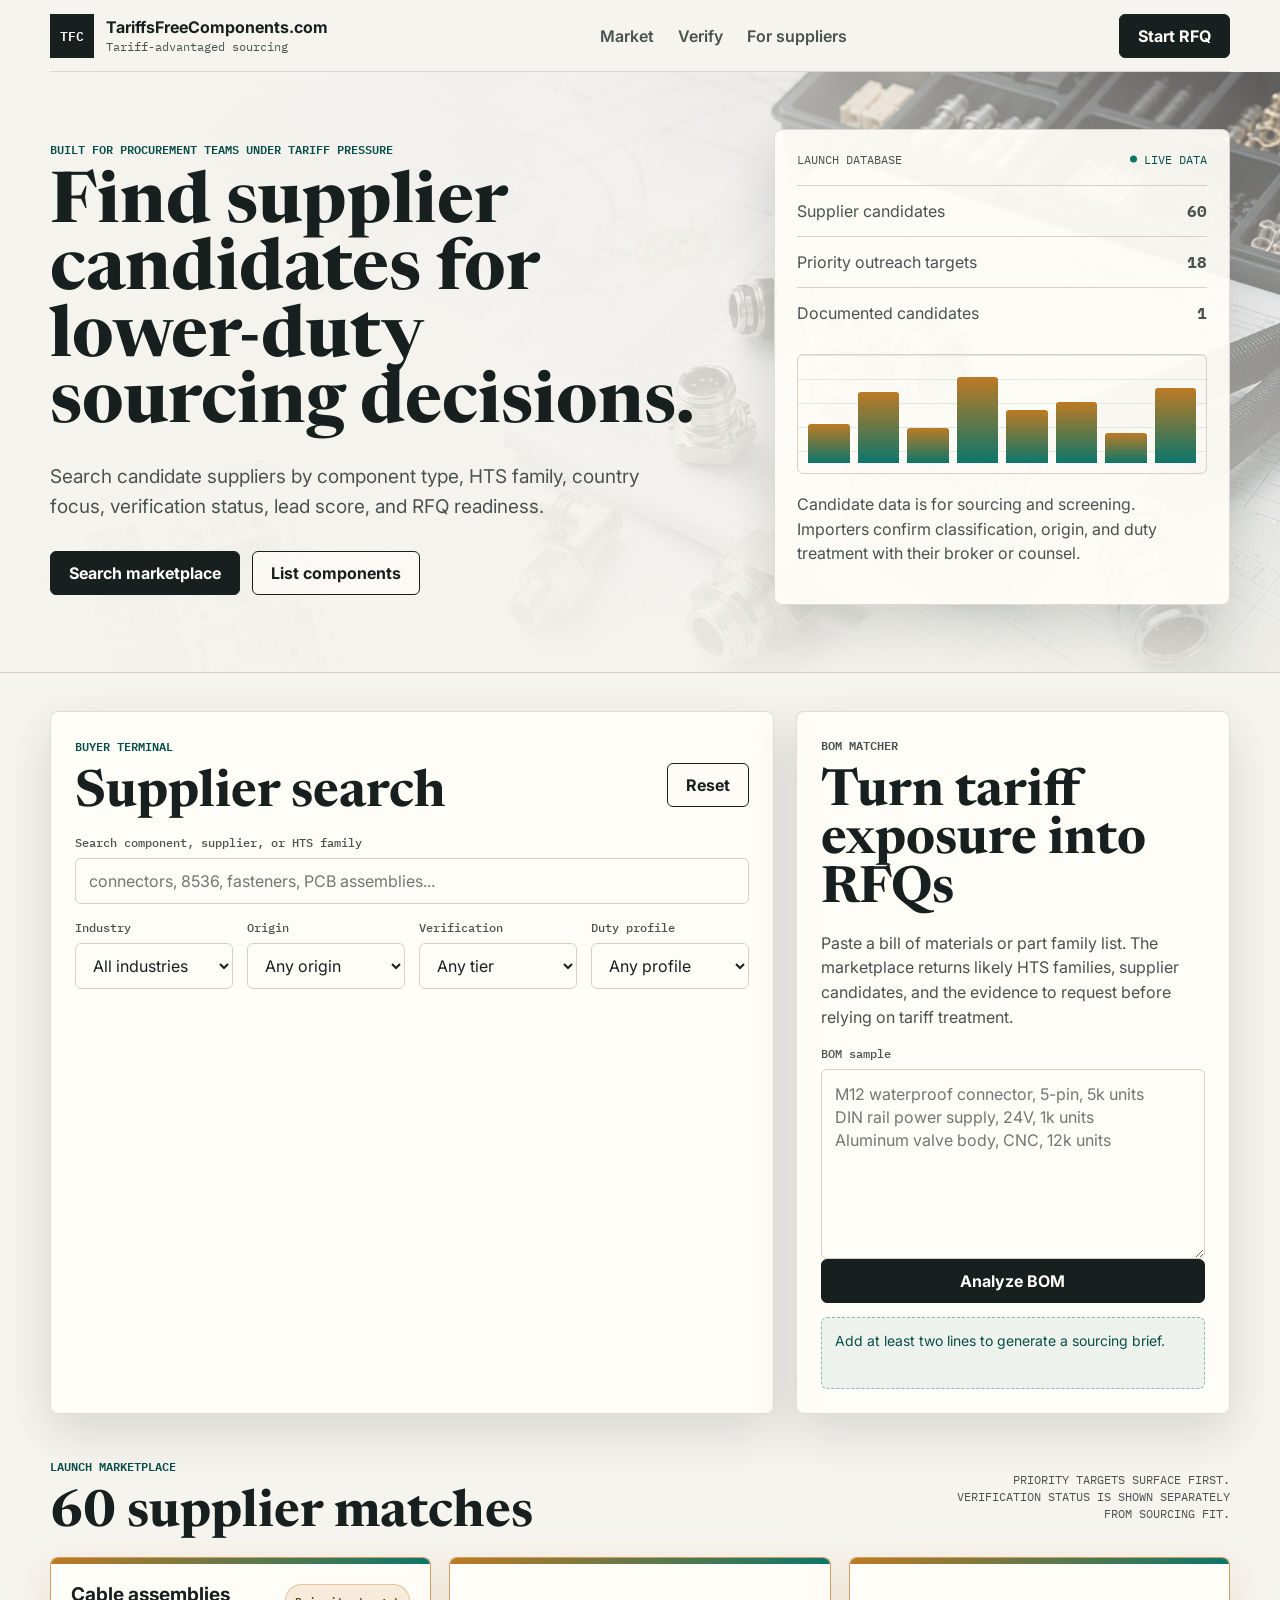
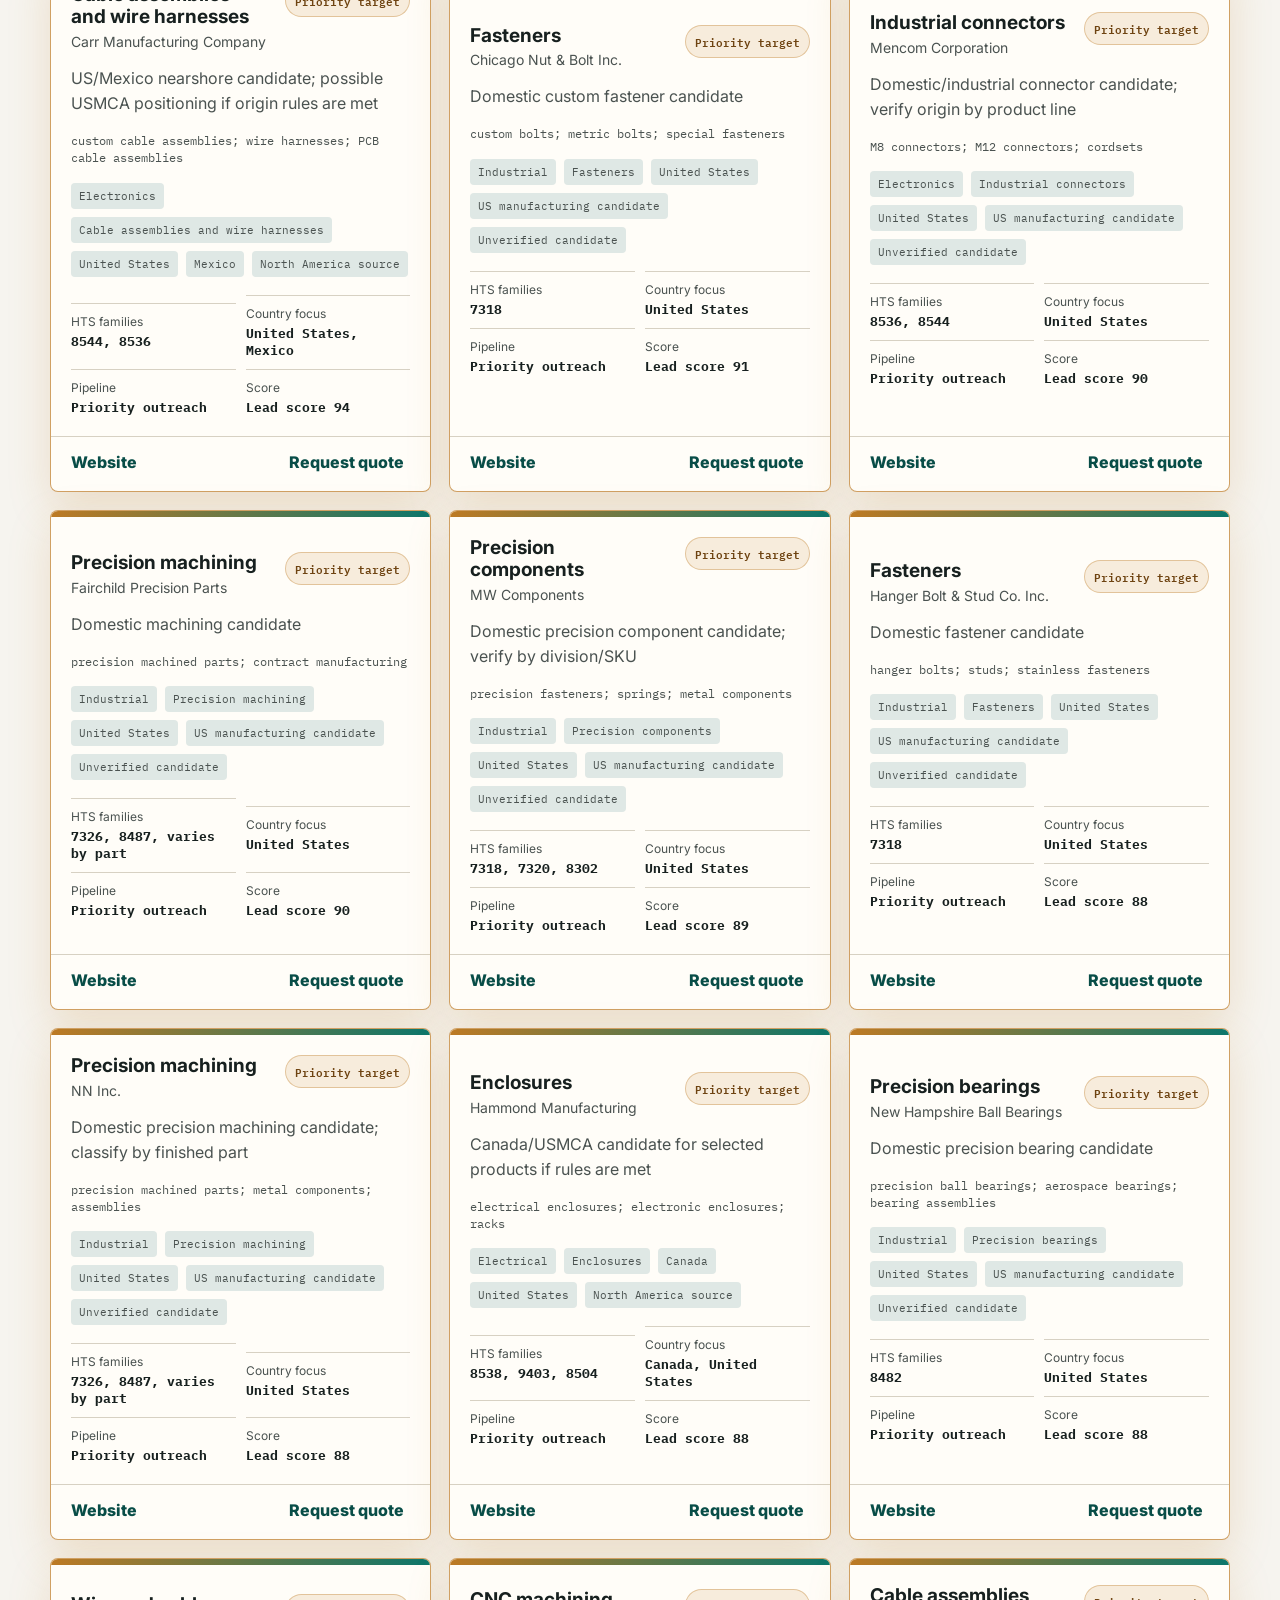
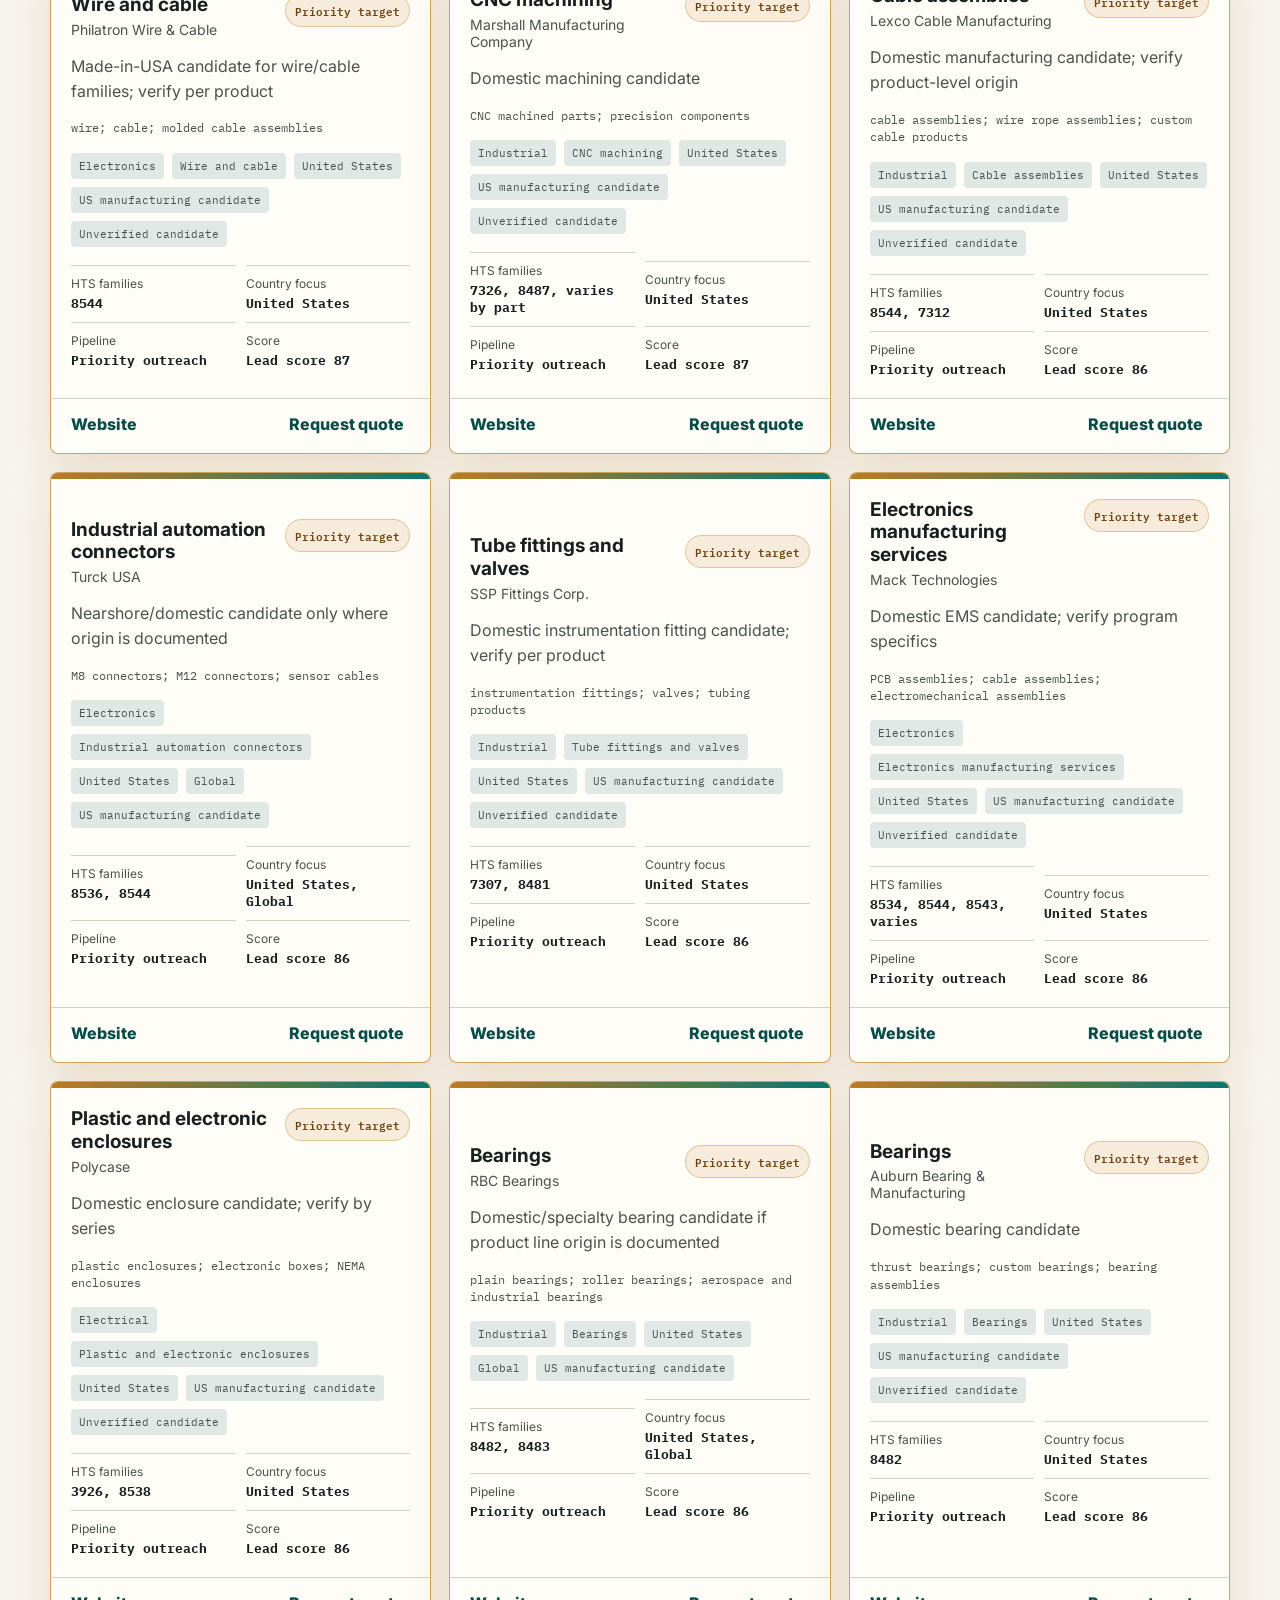
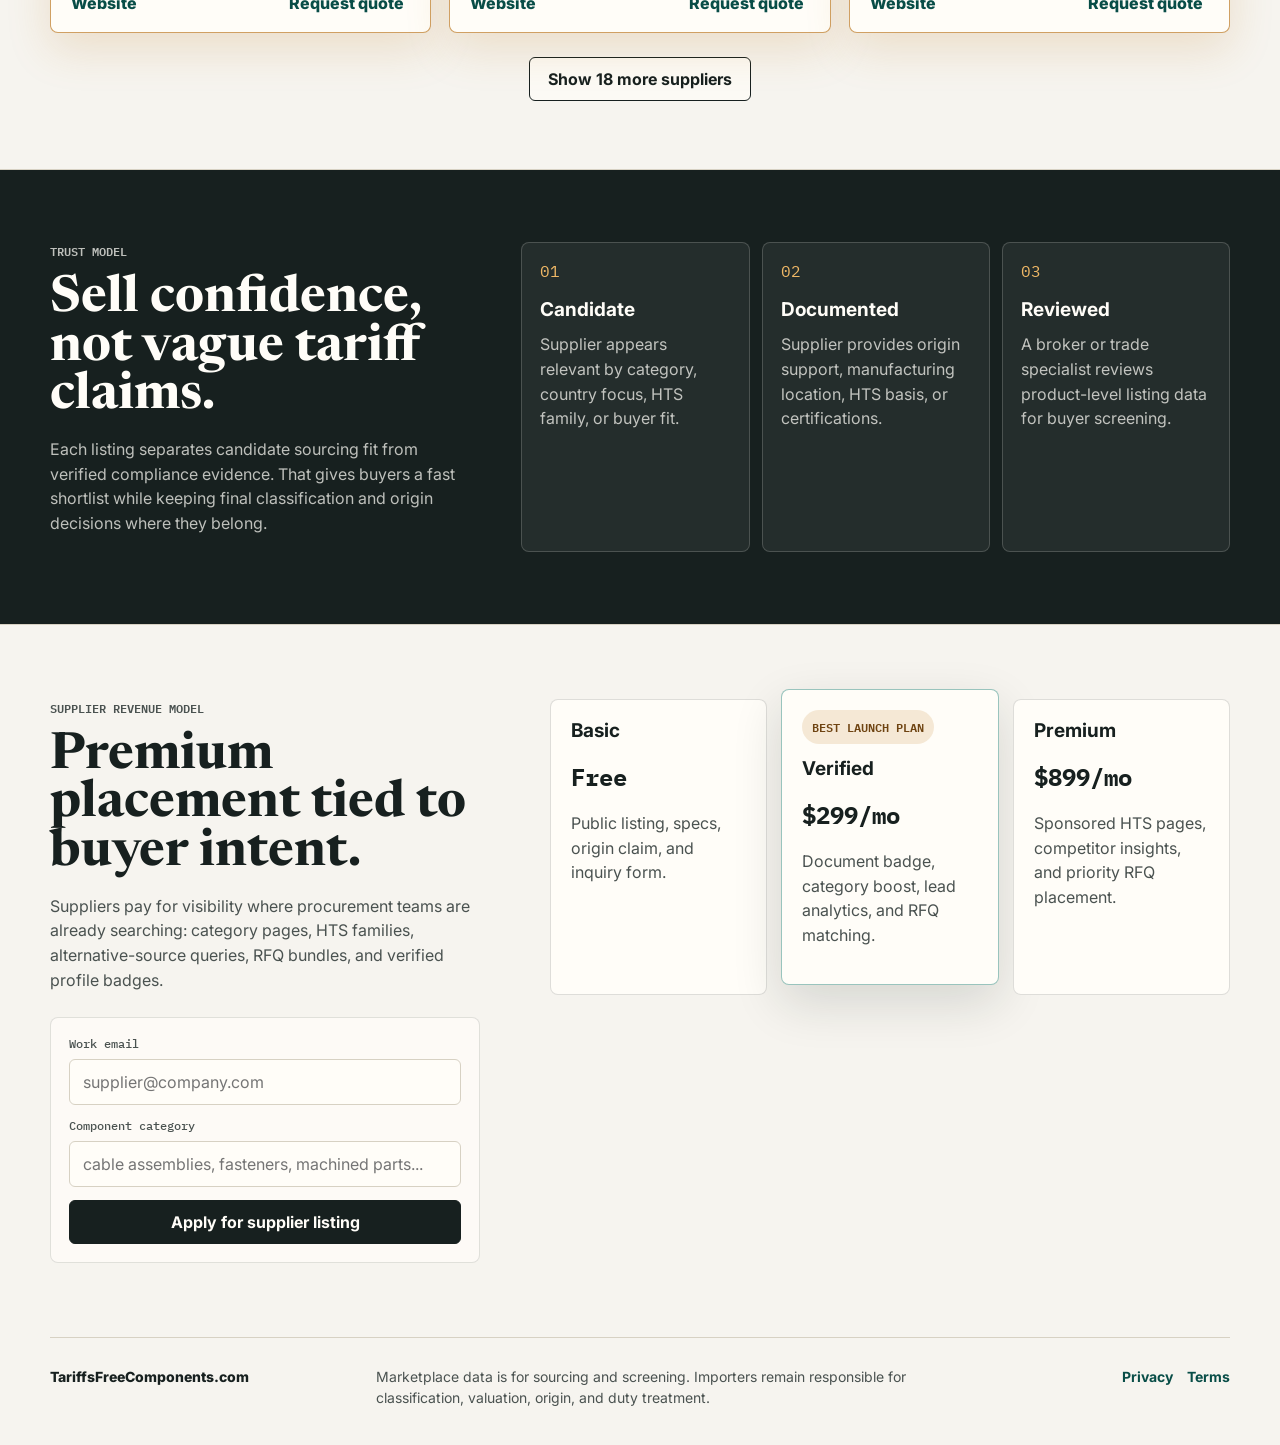
==== index.html @ e2317a66 "Launch production-ready marketplace site" ====
<!doctype html>
<html lang="en">
  <head>
    <meta charset="utf-8" />
    <meta name="viewport" content="width=device-width, initial-scale=1" />
    <meta
      name="description"
      content="TariffsFreeComponents.com helps procurement teams discover supplier candidates for documented-origin, North American, domestic, and alternative-source components."
    />
    <meta name="theme-color" content="#17201f" />
    <meta name="robots" content="index,follow" />
    <link rel="canonical" href="https://tariffsfreecomponents.com/" />
    <meta property="og:type" content="website" />
    <meta property="og:url" content="https://tariffsfreecomponents.com/" />
    <meta property="og:title" content="TariffsFreeComponents.com | Tariff-advantaged sourcing marketplace" />
    <meta
      property="og:description"
      content="Discover supplier candidates by component category, HTS family, country focus, verification status, and sourcing profile."
    />
    <meta property="og:image" content="https://tariffsfreecomponents.com/assets/marketplace-components.png" />
    <meta name="twitter:card" content="summary_large_image" />
    <title>TariffsFreeComponents.com | Tariff-advantaged sourcing marketplace</title>
    <link rel="icon" href="assets/favicon.svg" type="image/svg+xml" />
    <link rel="manifest" href="site.webmanifest" />
    <link rel="preconnect" href="https://fonts.googleapis.com" />
    <link rel="preconnect" href="https://fonts.gstatic.com" crossorigin />
    <link
      href="https://fonts.googleapis.com/css2?family=IBM+Plex+Mono:wght@400;500;600&family=Inter:wght@400;500;600;700;800&family=Newsreader:opsz,wght@6..72,600;6..72,700&display=swap"
      rel="stylesheet"
    />
    <link rel="stylesheet" href="styles.css" />
    <script type="application/ld+json">
      {
        "@context": "https://schema.org",
        "@type": "Organization",
        "name": "TariffsFreeComponents.com",
        "url": "https://tariffsfreecomponents.com/",
        "description": "A sourcing marketplace for procurement teams evaluating documented-origin, North American, domestic, and alternative-source components."
      }
    </script>
  </head>
  <body>
    <header class="shell site-header" aria-label="Main navigation">
      <a class="brand" href="#" aria-label="TariffsFreeComponents.com home">
        <span class="brand-mark">TFC</span>
        <span>
          <strong>TariffsFreeComponents.com</strong>
          <small>Tariff-advantaged sourcing</small>
        </span>
      </a>
      <nav class="nav-links" aria-label="Marketplace sections">
        <a href="#market">Market</a>
        <a href="#verify">Verify</a>
        <a href="#sell">For suppliers</a>
      </nav>
      <a class="header-action" href="#rfq">Start RFQ</a>
    </header>

    <main>
      <section class="hero-shell">
        <div class="hero-media" aria-hidden="true">
          <img src="assets/marketplace-components.png" alt="" />
        </div>
        <div class="hero-overlay"></div>
        <div class="shell hero-grid">
          <div class="hero-copy">
            <p class="eyebrow">Built for procurement teams under tariff pressure</p>
            <h1>Find supplier candidates for lower-duty sourcing decisions.</h1>
            <p class="hero-lede">
              Search candidate suppliers by component type, HTS family, country
              focus, verification status, lead score, and RFQ readiness.
            </p>
            <div class="hero-actions" aria-label="Primary actions">
              <a class="primary-button" href="#market">Search marketplace</a>
              <a class="secondary-button" href="#sell">List components</a>
            </div>
          </div>

          <aside class="terminal-card" aria-label="Tariff exposure snapshot">
            <div class="terminal-head">
              <span>Launch database</span>
              <span class="live-dot">Live data</span>
            </div>
            <div class="risk-line">
              <span>Supplier candidates</span>
              <strong><span id="statTotalSuppliers">60</span></strong>
            </div>
            <div class="risk-line">
              <span>Priority outreach targets</span>
              <strong><span id="statPrioritySuppliers">18</span></strong>
            </div>
            <div class="risk-line">
              <span>Documented candidates</span>
              <strong><span id="statDocumentedSuppliers">1</span></strong>
            </div>
            <div class="tariff-strip" aria-hidden="true">
              <span style="--height: 40%"></span>
              <span style="--height: 72%"></span>
              <span style="--height: 36%"></span>
              <span style="--height: 88%"></span>
              <span style="--height: 54%"></span>
              <span style="--height: 62%"></span>
              <span style="--height: 30%"></span>
              <span style="--height: 76%"></span>
            </div>
            <p>
              Candidate data is for sourcing and screening. Importers confirm
              classification, origin, and duty treatment with their broker or counsel.
            </p>
          </aside>
        </div>
      </section>

      <section class="shell product-grid" id="market">
        <div class="panel search-panel">
          <div class="panel-title-row">
            <div>
              <p class="eyebrow">Buyer terminal</p>
              <h2>Supplier search</h2>
            </div>
            <button class="ghost-button" id="clearFilters" type="button">Reset</button>
          </div>

          <label class="field">
            <span>Search component, supplier, or HTS family</span>
            <input
              id="searchInput"
              type="search"
              placeholder="connectors, 8536, fasteners, PCB assemblies..."
              autocomplete="off"
            />
          </label>

          <div class="filter-grid" aria-label="Marketplace filters">
            <label class="field">
              <span>Industry</span>
              <select id="industryFilter">
                <option value="all">All industries</option>
                <option value="Electronics">Electronics</option>
                <option value="Industrial">Industrial</option>
                <option value="Electrical">Electrical</option>
                <option value="HVAC">HVAC</option>
              </select>
            </label>
            <label class="field">
              <span>Origin</span>
              <select id="originFilter">
                <option value="all">Any origin</option>
                <option value="United States">United States</option>
                <option value="Mexico">Mexico</option>
                <option value="Canada">Canada</option>
                <option value="Germany">Germany</option>
                <option value="Switzerland">Switzerland</option>
                <option value="Vietnam">Vietnam</option>
                <option value="Malaysia">Malaysia</option>
              </select>
            </label>
            <label class="field">
              <span>Verification</span>
              <select id="verifyFilter">
                <option value="all">Any tier</option>
                <option value="Documented candidate">Documented candidate</option>
                <option value="Unverified candidate">Unverified candidate</option>
              </select>
            </label>
            <label class="field">
              <span>Duty profile</span>
              <select id="dutyFilter">
                <option value="all">Any profile</option>
                <option value="North America source">North America source</option>
                <option value="US manufacturing candidate">US manufacturing candidate</option>
                <option value="Alternative source">Alternative source</option>
                <option value="Verification needed">Verification needed</option>
              </select>
            </label>
          </div>
        </div>

        <aside class="panel rfq-panel" id="rfq">
          <p class="eyebrow">BOM matcher</p>
          <h2>Turn tariff exposure into RFQs</h2>
          <p>
            Paste a bill of materials or part family list. The marketplace
            returns likely HTS families, supplier candidates, and the evidence
            to request before relying on tariff treatment.
          </p>
          <label class="field">
            <span>BOM sample</span>
            <textarea
              id="bomInput"
              rows="7"
              placeholder="M12 waterproof connector, 5-pin, 5k units&#10;DIN rail power supply, 24V, 1k units&#10;Aluminum valve body, CNC, 12k units"
            ></textarea>
          </label>
          <button class="primary-button full-width" id="analyzeBom" type="button">Analyze BOM</button>
          <div class="bom-result" id="bomResult" aria-live="polite">
            Add at least two lines to generate a sourcing brief.
          </div>
        </aside>
      </section>

      <section class="shell marketplace-layout">
        <div class="results-head">
          <div>
            <p class="eyebrow">Launch marketplace</p>
            <h2><span id="resultCount">0</span> supplier matches</h2>
          </div>
          <div class="sort-note">Priority targets surface first. Verification status is shown separately from sourcing fit.</div>
        </div>

        <div class="listing-grid" id="listingGrid" aria-live="polite"></div>
        <button class="secondary-button load-more" id="loadMore" type="button" hidden>Show more suppliers</button>
      </section>

      <section class="proof-band" id="verify">
        <div class="shell proof-grid">
          <div>
            <p class="eyebrow">Trust model</p>
            <h2>Sell confidence, not vague tariff claims.</h2>
            <p>
              Each listing separates candidate sourcing fit from verified
              compliance evidence. That gives buyers a fast shortlist while
              keeping final classification and origin decisions where they belong.
            </p>
          </div>
          <div class="verification-steps">
            <article>
              <span>01</span>
              <h3>Candidate</h3>
              <p>Supplier appears relevant by category, country focus, HTS family, or buyer fit.</p>
            </article>
            <article>
              <span>02</span>
              <h3>Documented</h3>
              <p>Supplier provides origin support, manufacturing location, HTS basis, or certifications.</p>
            </article>
            <article>
              <span>03</span>
              <h3>Reviewed</h3>
              <p>A broker or trade specialist reviews product-level listing data for buyer screening.</p>
            </article>
          </div>
        </div>
      </section>

      <section class="shell supplier-section" id="sell">
        <div class="supplier-copy">
          <p class="eyebrow">Supplier revenue model</p>
          <h2>Premium placement tied to buyer intent.</h2>
          <p>
            Suppliers pay for visibility where procurement teams are already
            searching: category pages, HTS families, alternative-source queries,
            RFQ bundles, and verified profile badges.
          </p>
          <form
            class="supplier-form"
            id="supplierForm"
            name="supplier-interest"
            method="POST"
            action="/thanks.html"
            data-netlify="true"
            netlify-honeypot="company_url"
          >
            <input type="hidden" name="form-name" value="supplier-interest" />
            <label class="field honey-field">
              <span>Company URL</span>
              <input name="company_url" tabindex="-1" autocomplete="off" />
            </label>
            <label class="field">
              <span>Work email</span>
              <input name="email" type="email" placeholder="supplier@company.com" required />
            </label>
            <label class="field">
              <span>Component category</span>
              <input name="category" type="text" placeholder="cable assemblies, fasteners, machined parts..." required />
            </label>
            <button class="primary-button full-width" type="submit">Apply for supplier listing</button>
          </form>
        </div>
        <div class="pricing-grid">
          <article class="price-card">
            <h3>Basic</h3>
            <strong>Free</strong>
            <p>Public listing, specs, origin claim, and inquiry form.</p>
          </article>
          <article class="price-card featured">
            <div class="sponsor-label">Best launch plan</div>
            <h3>Verified</h3>
            <strong>$299/mo</strong>
            <p>Document badge, category boost, lead analytics, and RFQ matching.</p>
          </article>
          <article class="price-card">
            <h3>Premium</h3>
            <strong>$899/mo</strong>
            <p>Sponsored HTS pages, competitor insights, and priority RFQ placement.</p>
          </article>
        </div>
      </section>
    </main>

    <footer class="shell site-footer">
      <p>TariffsFreeComponents.com</p>
      <p>
        Marketplace data is for sourcing and screening. Importers remain
        responsible for classification, valuation, origin, and duty treatment.
      </p>
      <p class="footer-links"><a href="privacy.html">Privacy</a> <a href="terms.html">Terms</a></p>
    </footer>

    <div class="modal" id="rfqModal" aria-hidden="true" role="dialog" aria-labelledby="modalTitle">
      <div class="modal-panel">
        <button class="modal-close" id="closeModal" type="button" aria-label="Close RFQ form">x</button>
        <p class="eyebrow">RFQ request</p>
        <h2 id="modalTitle">Request quote</h2>
        <p id="modalSupplier">Send a sourcing request to this supplier.</p>
        <form
          class="modal-form"
          id="rfqForm"
          name="buyer-rfq"
          method="POST"
          action="/thanks.html"
          data-netlify="true"
          netlify-honeypot="website"
        >
          <input type="hidden" name="form-name" value="buyer-rfq" />
          <input type="hidden" name="supplier_id" id="modalSupplierId" />
          <label class="field honey-field">
            <span>Website</span>
            <input name="website" tabindex="-1" autocomplete="off" />
          </label>
          <label class="field">
            <span>Work email</span>
            <input name="email" type="email" placeholder="buyer@company.com" required />
          </label>
          <label class="field">
            <span>Annual volume</span>
            <input name="annual_volume" type="text" placeholder="10,000 units" />
          </label>
          <label class="field">
            <span>Need</span>
            <textarea name="need" rows="4" placeholder="Share specs, target origin, documentation needs, and timeline." required></textarea>
          </label>
          <button class="primary-button full-width" type="submit">Send RFQ request</button>
        </form>
      </div>
    </div>

    <script src="app.js"></script>
  </body>
</html>
---- styles.css ----
:root {
  --paper: #f6f4ef;
  --porcelain: #fffdf8;
  --ink: #17201f;
  --graphite: #4a5250;
  --line: #d7d1c3;
  --teal: #0c766b;
  --teal-dark: #084d47;
  --amber: #bd7a24;
  --clay: #8f4f39;
  --steel: #dfe8e5;
  --shadow: 0 18px 50px rgba(23, 32, 31, 0.14);
}

* {
  box-sizing: border-box;
}

html {
  scroll-behavior: smooth;
}

body {
  margin: 0;
  background: var(--paper);
  color: var(--ink);
  font-family: Inter, system-ui, -apple-system, BlinkMacSystemFont, "Segoe UI", sans-serif;
}

body.modal-open {
  overflow: hidden;
}

a {
  color: inherit;
  text-decoration: none;
}

button,
input,
select,
textarea {
  font: inherit;
}

button {
  cursor: pointer;
}

img {
  display: block;
  max-width: 100%;
}

.shell {
  width: min(1180px, calc(100% - 32px));
  margin: 0 auto;
}

.site-header {
  position: sticky;
  top: 0;
  z-index: 20;
  display: flex;
  align-items: center;
  justify-content: space-between;
  min-height: 72px;
  border-bottom: 1px solid rgba(23, 32, 31, 0.12);
  background: rgba(246, 244, 239, 0.9);
  backdrop-filter: blur(16px);
}

.brand {
  display: flex;
  align-items: center;
  gap: 12px;
}

.brand-mark {
  display: grid;
  width: 44px;
  height: 44px;
  place-items: center;
  border: 1px solid var(--ink);
  background: var(--ink);
  color: var(--porcelain);
  font-family: "IBM Plex Mono", monospace;
  font-size: 13px;
  font-weight: 600;
}

.brand strong,
.brand small {
  display: block;
}

.brand small,
.eyebrow,
.sort-note,
.terminal-head,
.sponsor-label,
.component-note {
  font-family: "IBM Plex Mono", monospace;
  font-size: 12px;
  letter-spacing: 0;
  text-transform: uppercase;
}

.brand small {
  margin-top: 2px;
  color: var(--graphite);
  text-transform: none;
}

.nav-links {
  display: flex;
  gap: 24px;
  color: var(--graphite);
  font-weight: 600;
}

.nav-links a:hover {
  color: var(--ink);
}

.header-action,
.primary-button,
.secondary-button,
.ghost-button {
  display: inline-flex;
  min-height: 44px;
  align-items: center;
  justify-content: center;
  border: 1px solid var(--ink);
  padding: 0 18px;
  border-radius: 6px;
  font-weight: 700;
}

.header-action,
.primary-button {
  background: var(--ink);
  color: var(--porcelain);
}

.secondary-button,
.ghost-button {
  background: rgba(255, 253, 248, 0.72);
  color: var(--ink);
}

.primary-button:hover,
.header-action:hover {
  background: var(--teal-dark);
  border-color: var(--teal-dark);
}

.secondary-button:hover,
.ghost-button:hover {
  background: var(--steel);
}

.hero-shell {
  position: relative;
  min-height: 600px;
  overflow: hidden;
  border-bottom: 1px solid var(--line);
}

.hero-media,
.hero-overlay {
  position: absolute;
  inset: 0;
}

.hero-media img {
  width: 100%;
  height: 100%;
  object-fit: cover;
}

.hero-overlay {
  background:
    linear-gradient(90deg, rgba(246, 244, 239, 0.98) 0%, rgba(246, 244, 239, 0.84) 42%, rgba(246, 244, 239, 0.2) 100%),
    linear-gradient(180deg, rgba(246, 244, 239, 0.2) 0%, rgba(246, 244, 239, 0.84) 100%);
}

.hero-grid {
  position: relative;
  z-index: 1;
  display: grid;
  min-height: 600px;
  grid-template-columns: minmax(0, 1.1fr) minmax(320px, 0.75fr);
  align-items: center;
  gap: 56px;
  padding: 48px 0 58px;
}

.eyebrow {
  margin: 0 0 14px;
  color: var(--teal-dark);
  font-weight: 600;
}

h1,
h2,
h3,
p {
  margin-top: 0;
}

h1,
h2 {
  font-family: Newsreader, Georgia, serif;
  line-height: 0.95;
  letter-spacing: 0;
}

h1 {
  max-width: 780px;
  margin-bottom: 22px;
  font-size: clamp(48px, 5.5vw, 76px);
}

h2 {
  margin-bottom: 16px;
  font-size: clamp(34px, 4vw, 60px);
}

h3 {
  margin-bottom: 10px;
  font-size: 19px;
  line-height: 1.2;
}

.hero-lede {
  max-width: 620px;
  color: var(--graphite);
  font-size: 19px;
  line-height: 1.55;
}

.hero-actions {
  display: flex;
  flex-wrap: wrap;
  gap: 12px;
  margin-top: 30px;
}

.terminal-card,
.panel,
.modal-panel {
  border: 1px solid rgba(23, 32, 31, 0.14);
  border-radius: 8px;
  background: rgba(255, 253, 248, 0.92);
  box-shadow: var(--shadow);
}

.terminal-card {
  padding: 22px;
}

.terminal-head,
.risk-line {
  display: flex;
  align-items: center;
  justify-content: space-between;
  gap: 16px;
}

.terminal-head {
  margin-bottom: 18px;
  color: var(--graphite);
}

.live-dot {
  position: relative;
  padding-left: 14px;
  color: var(--teal-dark);
}

.live-dot::before {
  position: absolute;
  top: 50%;
  left: 0;
  width: 7px;
  height: 7px;
  border-radius: 50%;
  background: var(--teal);
  content: "";
  transform: translateY(-50%);
}

.risk-line {
  border-top: 1px solid var(--line);
  padding: 15px 0;
}

.risk-line span {
  color: var(--graphite);
}

.risk-line strong {
  font-family: "IBM Plex Mono", monospace;
}

.tariff-strip {
  display: grid;
  height: 120px;
  grid-template-columns: repeat(8, 1fr);
  align-items: end;
  gap: 8px;
  margin: 16px 0 18px;
  border: 1px solid var(--line);
  border-radius: 6px;
  padding: 10px;
  background: linear-gradient(var(--steel) 1px, transparent 1px);
  background-size: 100% 24px;
}

.tariff-strip span {
  display: block;
  height: var(--height);
  border-radius: 3px 3px 0 0;
  background: linear-gradient(180deg, var(--amber), var(--teal));
}

.terminal-card p,
.rfq-panel p,
.proof-grid p,
.supplier-copy p,
.price-card p,
.site-footer p,
.listing-card p {
  color: var(--graphite);
  line-height: 1.55;
}

.product-grid {
  display: grid;
  grid-template-columns: minmax(0, 1.25fr) minmax(320px, 0.75fr);
  gap: 22px;
  padding: 38px 0 20px;
}

.panel {
  padding: 24px;
}

.panel-title-row,
.results-head,
.supplier-section,
.listing-top,
.listing-meta,
.listing-actions {
  display: flex;
  align-items: center;
  justify-content: space-between;
  gap: 18px;
}

.field {
  display: grid;
  gap: 8px;
}

.field span {
  color: var(--graphite);
  font-family: "IBM Plex Mono", monospace;
  font-size: 12px;
  font-weight: 500;
}

input,
select,
textarea {
  width: 100%;
  border: 1px solid var(--line);
  border-radius: 6px;
  background: var(--porcelain);
  color: var(--ink);
  outline: none;
}

input,
select {
  min-height: 46px;
  padding: 0 13px;
}

textarea {
  resize: vertical;
  padding: 13px;
  line-height: 1.45;
}

input:focus,
select:focus,
textarea:focus,
button:focus-visible,
a:focus-visible {
  outline: 3px solid rgba(12, 118, 107, 0.25);
  outline-offset: 2px;
}

.filter-grid {
  display: grid;
  grid-template-columns: repeat(4, minmax(0, 1fr));
  gap: 14px;
  margin-top: 16px;
}

.full-width {
  width: 100%;
}

.bom-result {
  min-height: 72px;
  margin-top: 14px;
  border: 1px dashed rgba(12, 118, 107, 0.45);
  border-radius: 6px;
  padding: 13px;
  background: rgba(12, 118, 107, 0.07);
  color: var(--teal-dark);
  font-size: 14px;
  line-height: 1.45;
}

.marketplace-layout {
  padding: 22px 0 68px;
}

.results-head {
  margin-bottom: 18px;
}

.results-head h2 {
  margin-bottom: 0;
}

.sort-note {
  max-width: 300px;
  color: var(--graphite);
  line-height: 1.4;
  text-align: right;
}

.listing-grid {
  display: grid;
  grid-template-columns: repeat(3, minmax(0, 1fr));
  gap: 18px;
}

.listing-card {
  position: relative;
  display: flex;
  min-height: 390px;
  flex-direction: column;
  justify-content: space-between;
  overflow: hidden;
  border: 1px solid rgba(23, 32, 31, 0.14);
  border-radius: 8px;
  background: var(--porcelain);
}

.listing-card.premium {
  border-color: rgba(189, 122, 36, 0.7);
  box-shadow: 0 16px 44px rgba(189, 122, 36, 0.18);
}

.listing-card::before {
  display: block;
  height: 6px;
  background: var(--teal);
  content: "";
}

.listing-card.premium::before {
  background: linear-gradient(90deg, var(--amber), var(--teal));
}

.listing-body {
  padding: 20px;
}

.listing-top {
  align-items: flex-start;
  margin-bottom: 16px;
}

.listing-top h3 {
  margin-bottom: 4px;
}

.supplier-name {
  color: var(--graphite);
  font-size: 14px;
}

.badge {
  display: inline-flex;
  flex: 0 0 auto;
  align-items: center;
  border: 1px solid rgba(12, 118, 107, 0.26);
  border-radius: 999px;
  padding: 6px 9px;
  background: rgba(12, 118, 107, 0.09);
  color: var(--teal-dark);
  font-family: "IBM Plex Mono", monospace;
  font-size: 11px;
  font-weight: 600;
}

.badge.sponsored {
  border-color: rgba(189, 122, 36, 0.36);
  background: rgba(189, 122, 36, 0.13);
  color: #6e4311;
}

.listing-tags {
  display: flex;
  flex-wrap: wrap;
  gap: 8px;
  margin: 16px 0;
}

.tag {
  border-radius: 4px;
  padding: 6px 8px;
  background: var(--steel);
  color: var(--graphite);
  font-family: "IBM Plex Mono", monospace;
  font-size: 11px;
}

.listing-meta {
  display: grid;
  grid-template-columns: repeat(2, minmax(0, 1fr));
  gap: 10px;
  margin-top: 18px;
}

.metric {
  border-top: 1px solid var(--line);
  padding-top: 10px;
}

.metric span {
  display: block;
  color: var(--graphite);
  font-size: 12px;
}

.metric strong {
  display: block;
  margin-top: 4px;
  font-family: "IBM Plex Mono", monospace;
  font-size: 13px;
}

.listing-actions {
  border-top: 1px solid var(--line);
  padding: 14px 20px 18px;
}

.text-button {
  border: 0;
  background: transparent;
  color: var(--teal-dark);
  font-weight: 800;
}

.text-button[href] {
  display: inline-flex;
}

.component-note {
  margin: 14px 0 0;
  color: var(--graphite);
  line-height: 1.45;
  text-transform: none;
}

.load-more {
  margin: 24px auto 0;
}

.load-more:not([hidden]) {
  display: flex;
}

.listing-card code {
  font-family: "IBM Plex Mono", monospace;
  font-size: 13px;
}

.proof-band {
  border-top: 1px solid var(--line);
  border-bottom: 1px solid var(--line);
  background: var(--ink);
  color: var(--porcelain);
}

.proof-grid {
  display: grid;
  grid-template-columns: minmax(0, 0.75fr) minmax(0, 1.25fr);
  gap: 46px;
  padding: 72px 0;
}

.proof-grid .eyebrow,
.proof-grid p {
  color: rgba(255, 253, 248, 0.72);
}

.verification-steps {
  display: grid;
  grid-template-columns: repeat(3, minmax(0, 1fr));
  gap: 12px;
}

.verification-steps article {
  border: 1px solid rgba(255, 253, 248, 0.18);
  border-radius: 8px;
  padding: 18px;
  background: rgba(255, 253, 248, 0.06);
}

.verification-steps span {
  display: block;
  margin-bottom: 18px;
  color: #f0b866;
  font-family: "IBM Plex Mono", monospace;
}

.supplier-section {
  align-items: flex-start;
  padding: 74px 0;
}

.supplier-copy {
  max-width: 430px;
}

.supplier-form {
  display: grid;
  gap: 13px;
  margin-top: 24px;
  border: 1px solid rgba(23, 32, 31, 0.12);
  border-radius: 8px;
  padding: 18px;
  background: rgba(255, 253, 248, 0.72);
}

.honey-field {
  position: absolute;
  left: -10000px;
  width: 1px;
  height: 1px;
  overflow: hidden;
}

.pricing-grid {
  display: grid;
  width: min(680px, 100%);
  grid-template-columns: repeat(3, minmax(0, 1fr));
  gap: 14px;
}

.price-card {
  position: relative;
  min-height: 250px;
  border: 1px solid rgba(23, 32, 31, 0.14);
  border-radius: 8px;
  padding: 20px;
  background: var(--porcelain);
}

.price-card.featured {
  border-color: rgba(12, 118, 107, 0.42);
  box-shadow: var(--shadow);
  transform: translateY(-10px);
}

.price-card strong {
  display: block;
  margin: 18px 0;
  font-family: "IBM Plex Mono", monospace;
  font-size: 24px;
}

.sponsor-label {
  display: inline-block;
  margin-bottom: 14px;
  border-radius: 999px;
  padding: 7px 10px;
  background: rgba(189, 122, 36, 0.16);
  color: #6e4311;
  font-weight: 600;
}

.site-footer {
  display: flex;
  justify-content: space-between;
  gap: 24px;
  border-top: 1px solid var(--line);
  padding: 28px 0 36px;
}

.site-footer p {
  max-width: 620px;
  margin: 0;
  font-size: 14px;
}

.site-footer p:first-child {
  color: var(--ink);
  font-weight: 800;
}

.footer-links {
  display: flex;
  gap: 14px;
  justify-content: flex-end;
  white-space: nowrap;
}

.footer-links a {
  color: var(--teal-dark);
  font-weight: 700;
}

.modal {
  position: fixed;
  inset: 0;
  z-index: 50;
  display: none;
  align-items: center;
  justify-content: center;
  padding: 20px;
  background: rgba(23, 32, 31, 0.62);
}

.modal.open {
  display: flex;
}

.modal-panel {
  position: relative;
  width: min(560px, 100%);
  padding: 26px;
}

.modal-close {
  position: absolute;
  top: 16px;
  right: 16px;
  display: grid;
  width: 34px;
  height: 34px;
  place-items: center;
  border: 1px solid var(--line);
  border-radius: 50%;
  background: var(--porcelain);
  color: var(--ink);
  font-family: "IBM Plex Mono", monospace;
  font-weight: 700;
}

.modal-form {
  display: grid;
  gap: 14px;
}

.legal-page {
  display: grid;
  min-height: 100vh;
  align-content: start;
  gap: 36px;
  padding: 34px 0 56px;
}

.legal-panel {
  max-width: 820px;
}

.legal-panel h1 {
  font-size: clamp(42px, 5vw, 72px);
}

.legal-panel p {
  color: var(--graphite);
  font-size: 17px;
  line-height: 1.65;
}

@media (prefers-reduced-motion: no-preference) {
  .listing-card,
  .primary-button,
  .secondary-button,
  .ghost-button,
  .header-action {
    transition: transform 180ms ease, box-shadow 180ms ease, background 180ms ease, border-color 180ms ease;
  }

  .listing-card:hover {
    transform: translateY(-4px);
  }
}

@media (max-width: 980px) {
  .nav-links {
    display: none;
  }

  .hero-grid,
  .product-grid,
  .proof-grid,
  .supplier-section {
    grid-template-columns: 1fr;
  }

  .hero-grid {
    gap: 24px;
  }

  .filter-grid,
  .listing-grid,
  .verification-steps,
  .pricing-grid {
    grid-template-columns: repeat(2, minmax(0, 1fr));
  }

  .supplier-section {
    display: grid;
  }
}

@media (max-width: 680px) {
  .shell {
    width: min(100% - 24px, 1180px);
  }

  .site-header {
    min-height: 64px;
  }

  .brand small,
  .header-action {
    display: none;
  }

  .hero-shell,
  .hero-grid {
    min-height: auto;
  }

  .hero-grid {
    padding: 46px 0 40px;
  }

  .terminal-card {
    display: none;
  }

  h1 {
    font-size: 48px;
  }

  .hero-lede {
    font-size: 17px;
  }

  .panel-title-row,
  .results-head,
  .listing-actions,
  .site-footer {
    align-items: flex-start;
    flex-direction: column;
  }

  .filter-grid,
  .listing-grid,
  .verification-steps,
  .pricing-grid {
    grid-template-columns: 1fr;
  }

  .sort-note {
    max-width: none;
    text-align: left;
  }

  .price-card.featured {
    transform: none;
  }
}
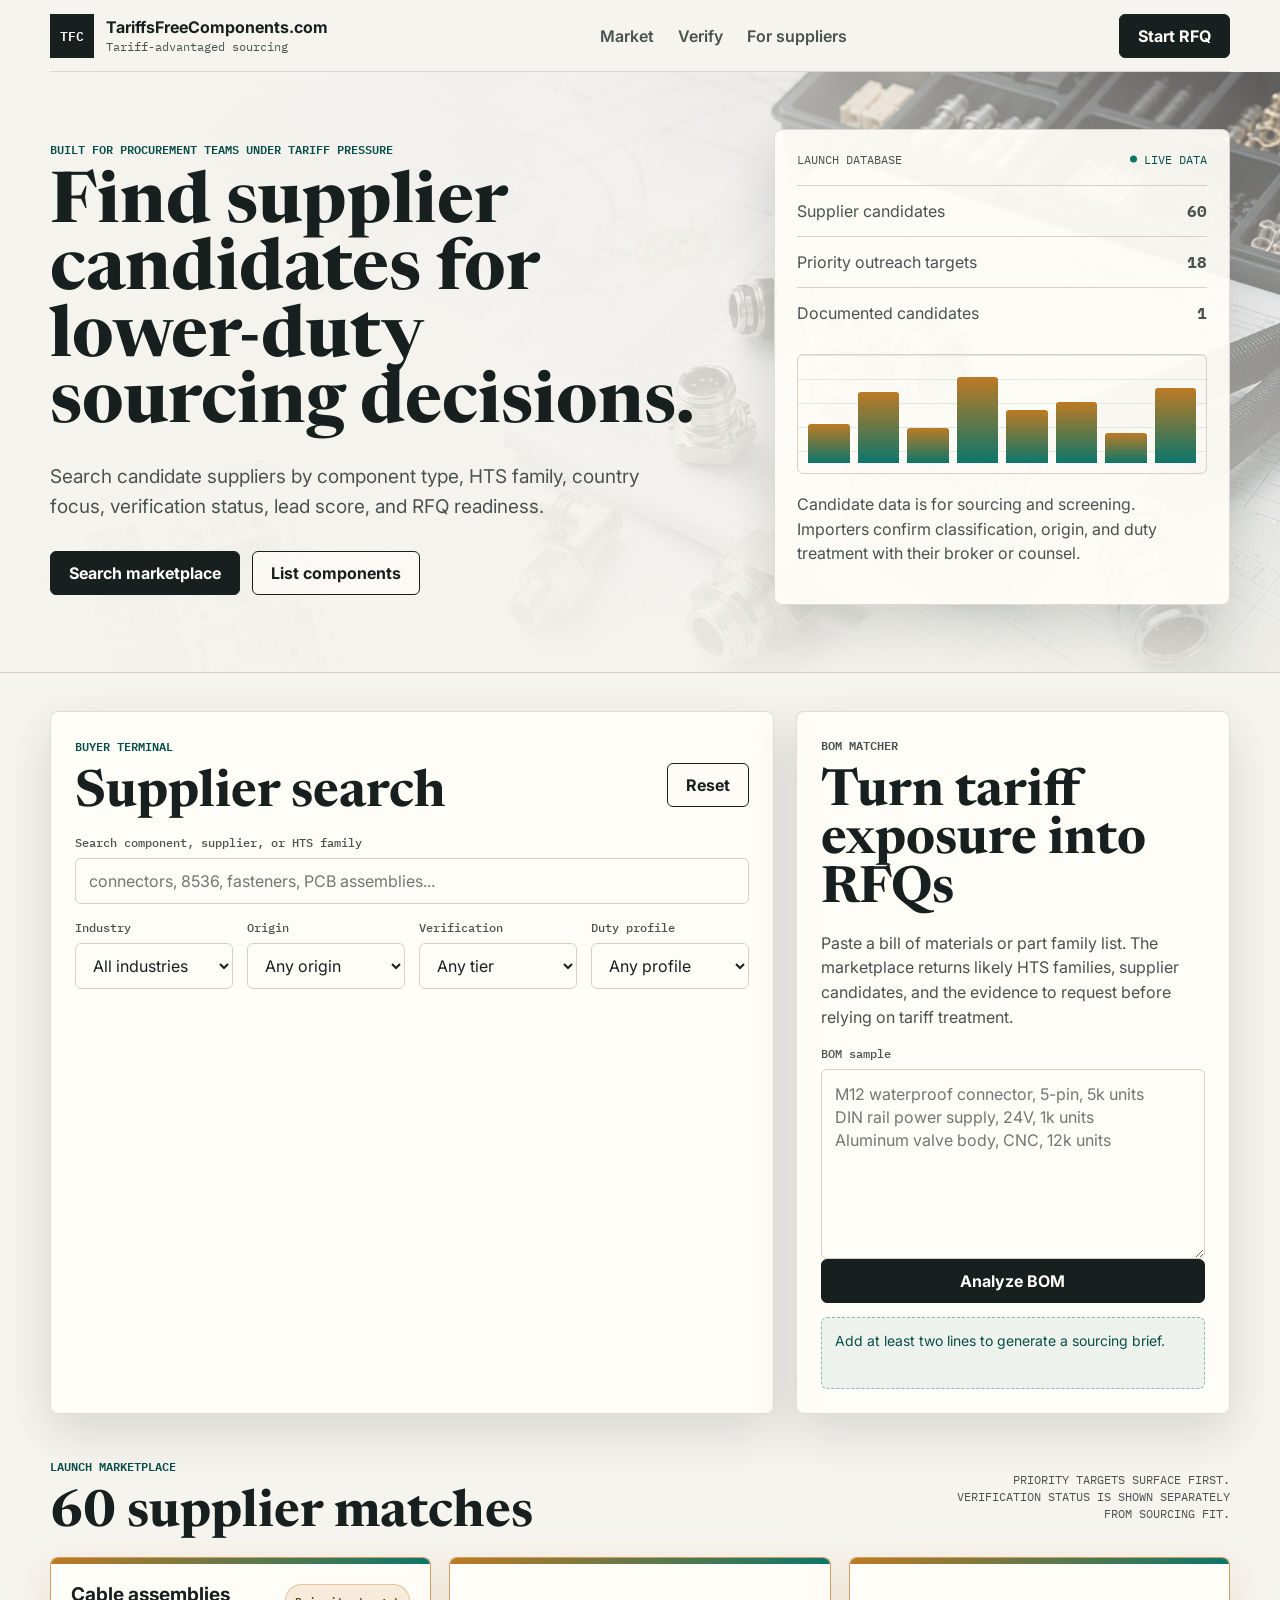
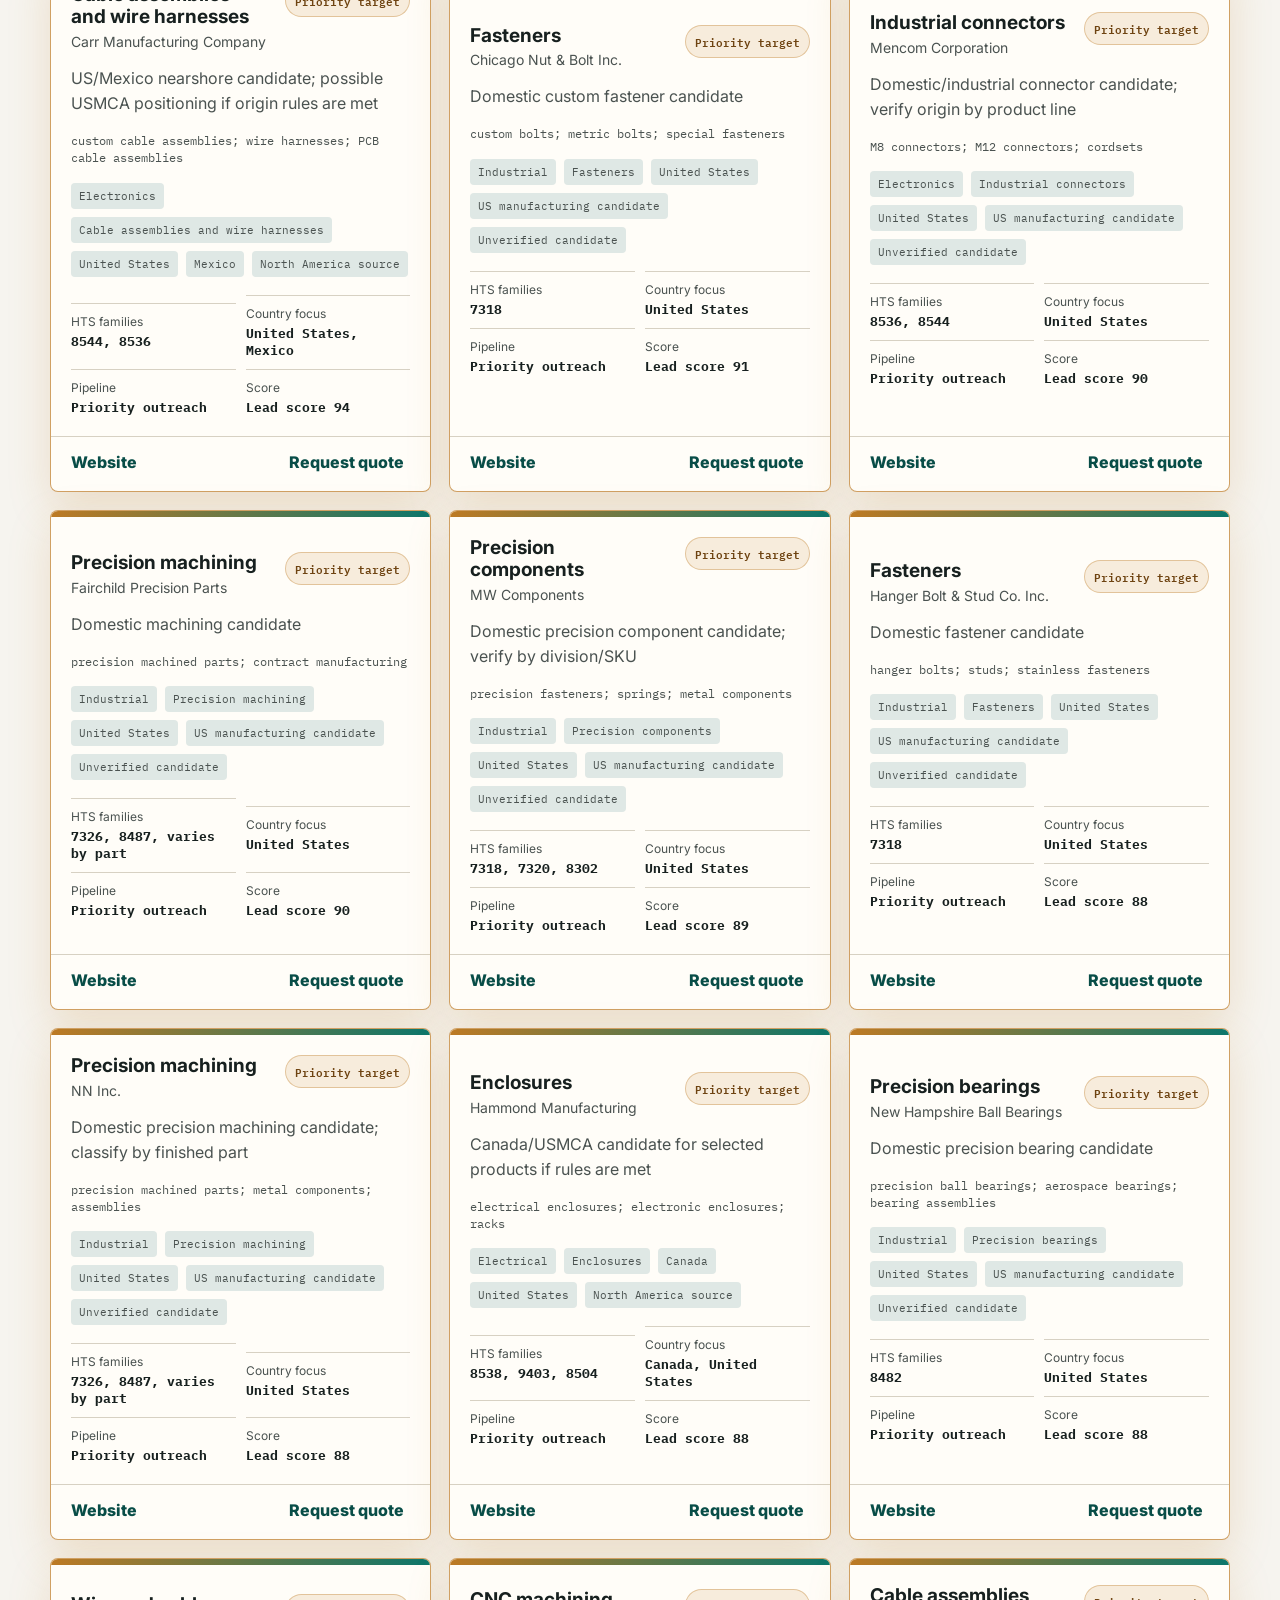
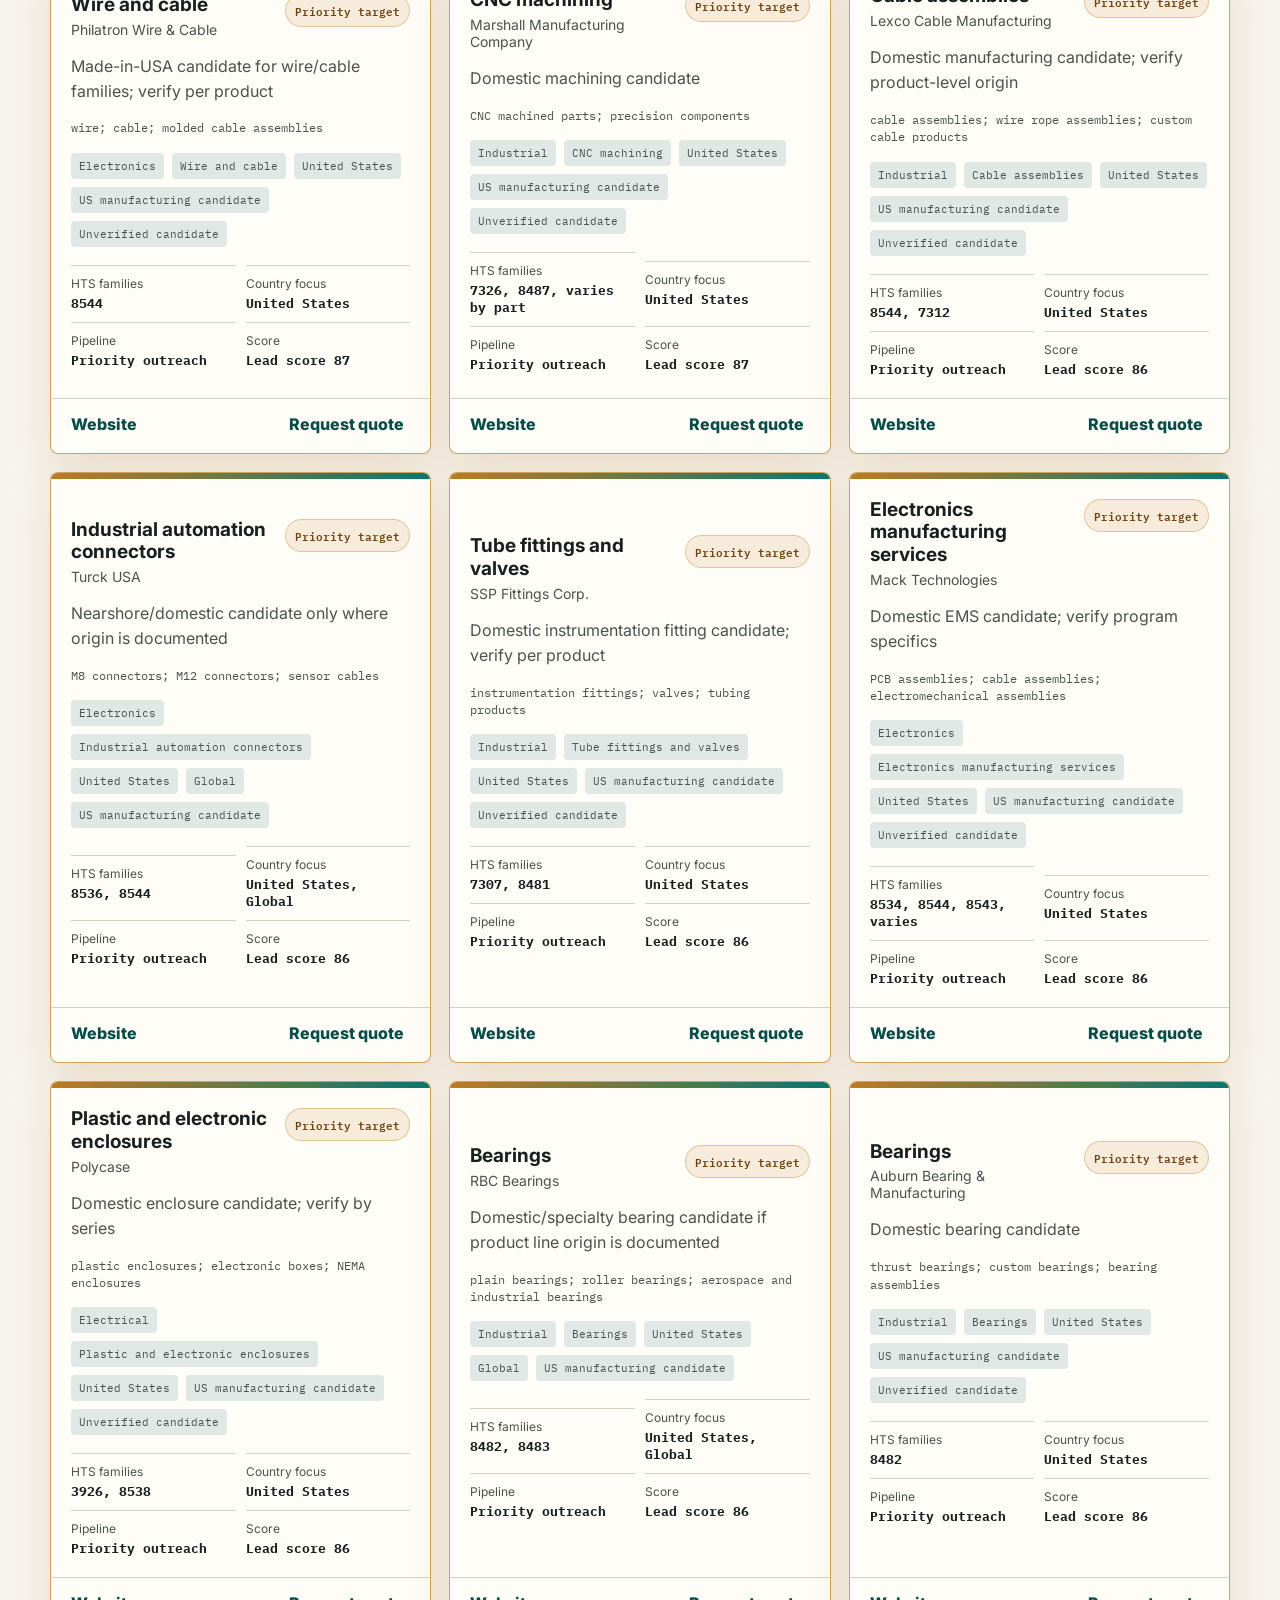
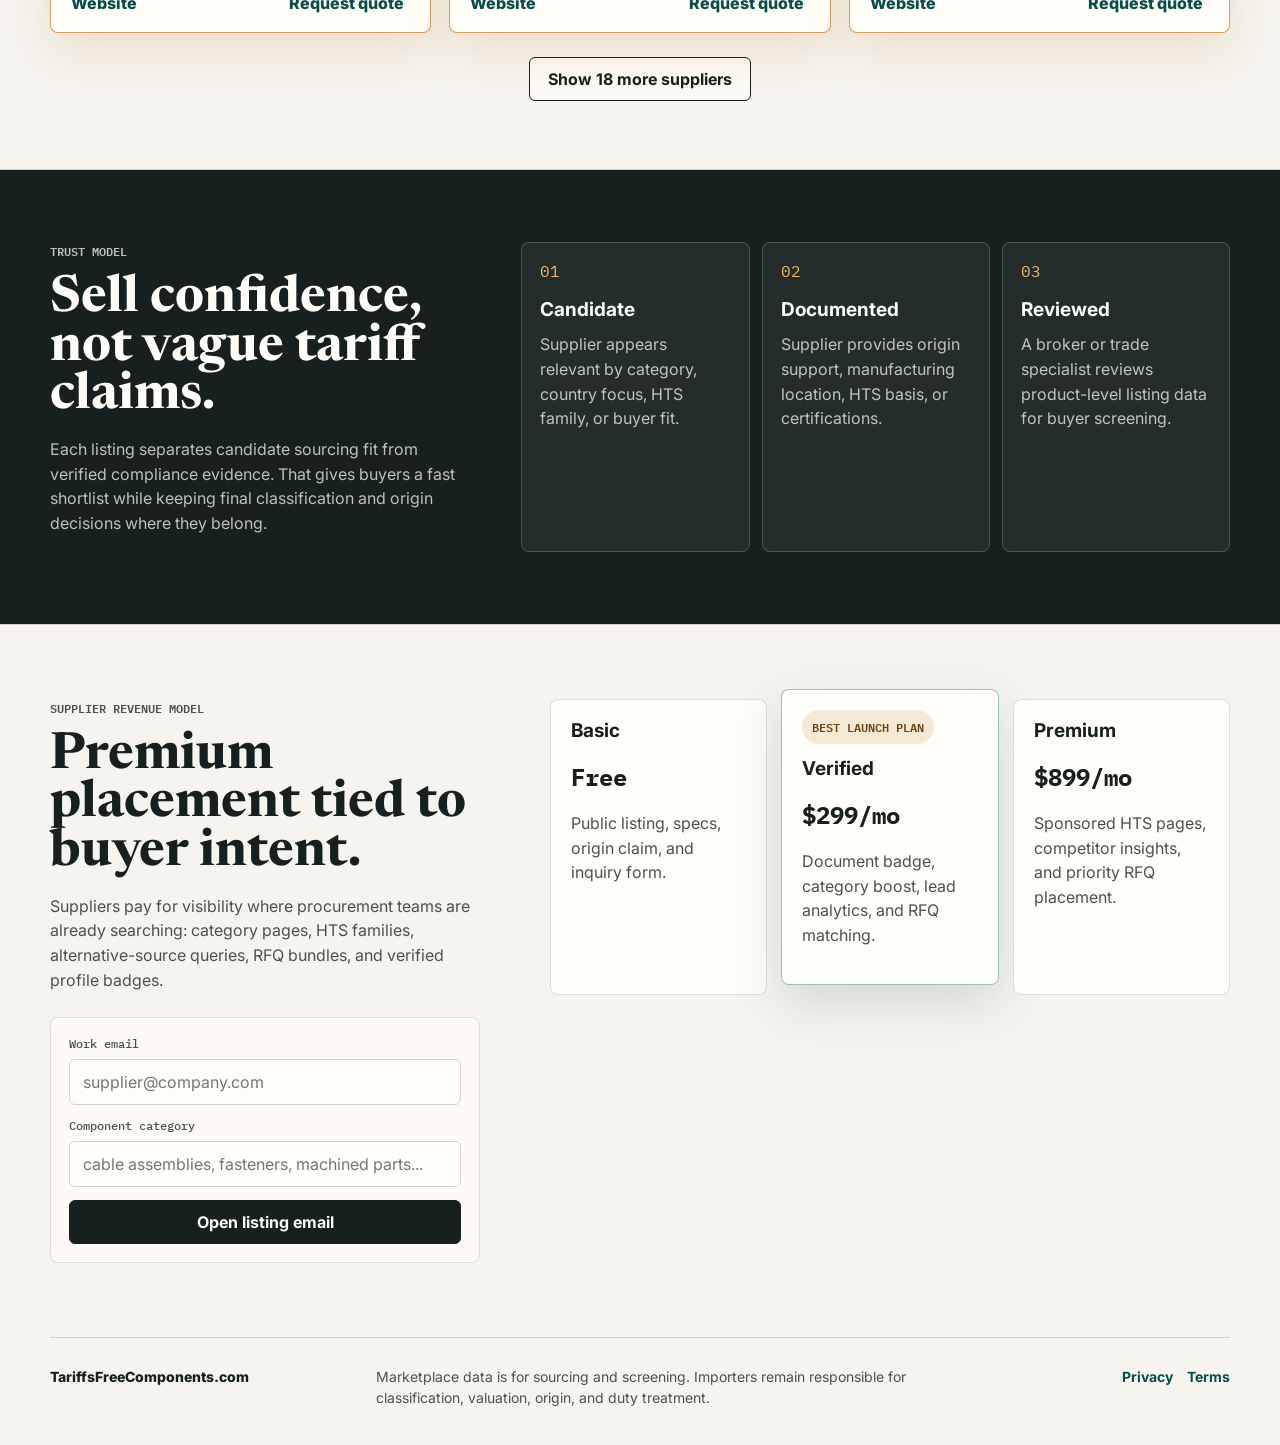
==== commit c92415a5: "Add GitHub Pages form fallback" ====
--- a/index.html
+++ b/index.html
@@ -252,6 +252,7 @@
             searching: category pages, HTS families, alternative-source queries,
             RFQ bundles, and verified profile badges.
           </p>
+          <div class="form-notice" id="formNotice" aria-live="polite" hidden></div>
           <form
             class="supplier-form"
             id="supplierForm"
@@ -274,7 +275,7 @@
               <span>Component category</span>
               <input name="category" type="text" placeholder="cable assemblies, fasteners, machined parts..." required />
             </label>
-            <button class="primary-button full-width" type="submit">Apply for supplier listing</button>
+            <button class="primary-button full-width" type="submit">Open listing email</button>
           </form>
         </div>
         <div class="pricing-grid">
@@ -340,7 +341,7 @@
             <span>Need</span>
             <textarea name="need" rows="4" placeholder="Share specs, target origin, documentation needs, and timeline." required></textarea>
           </label>
-          <button class="primary-button full-width" type="submit">Send RFQ request</button>
+          <button class="primary-button full-width" type="submit">Open RFQ email</button>
         </form>
       </div>
     </div>
--- a/styles.css
+++ b/styles.css
@@ -426,6 +426,18 @@
   line-height: 1.45;
 }
 
+.form-notice {
+  margin-top: 18px;
+  border: 1px solid rgba(12, 118, 107, 0.3);
+  border-radius: 6px;
+  padding: 12px 13px;
+  background: rgba(12, 118, 107, 0.08);
+  color: var(--teal-dark);
+  font-size: 14px;
+  font-weight: 700;
+  line-height: 1.4;
+}
+
 .marketplace-layout {
   padding: 22px 0 68px;
 }
